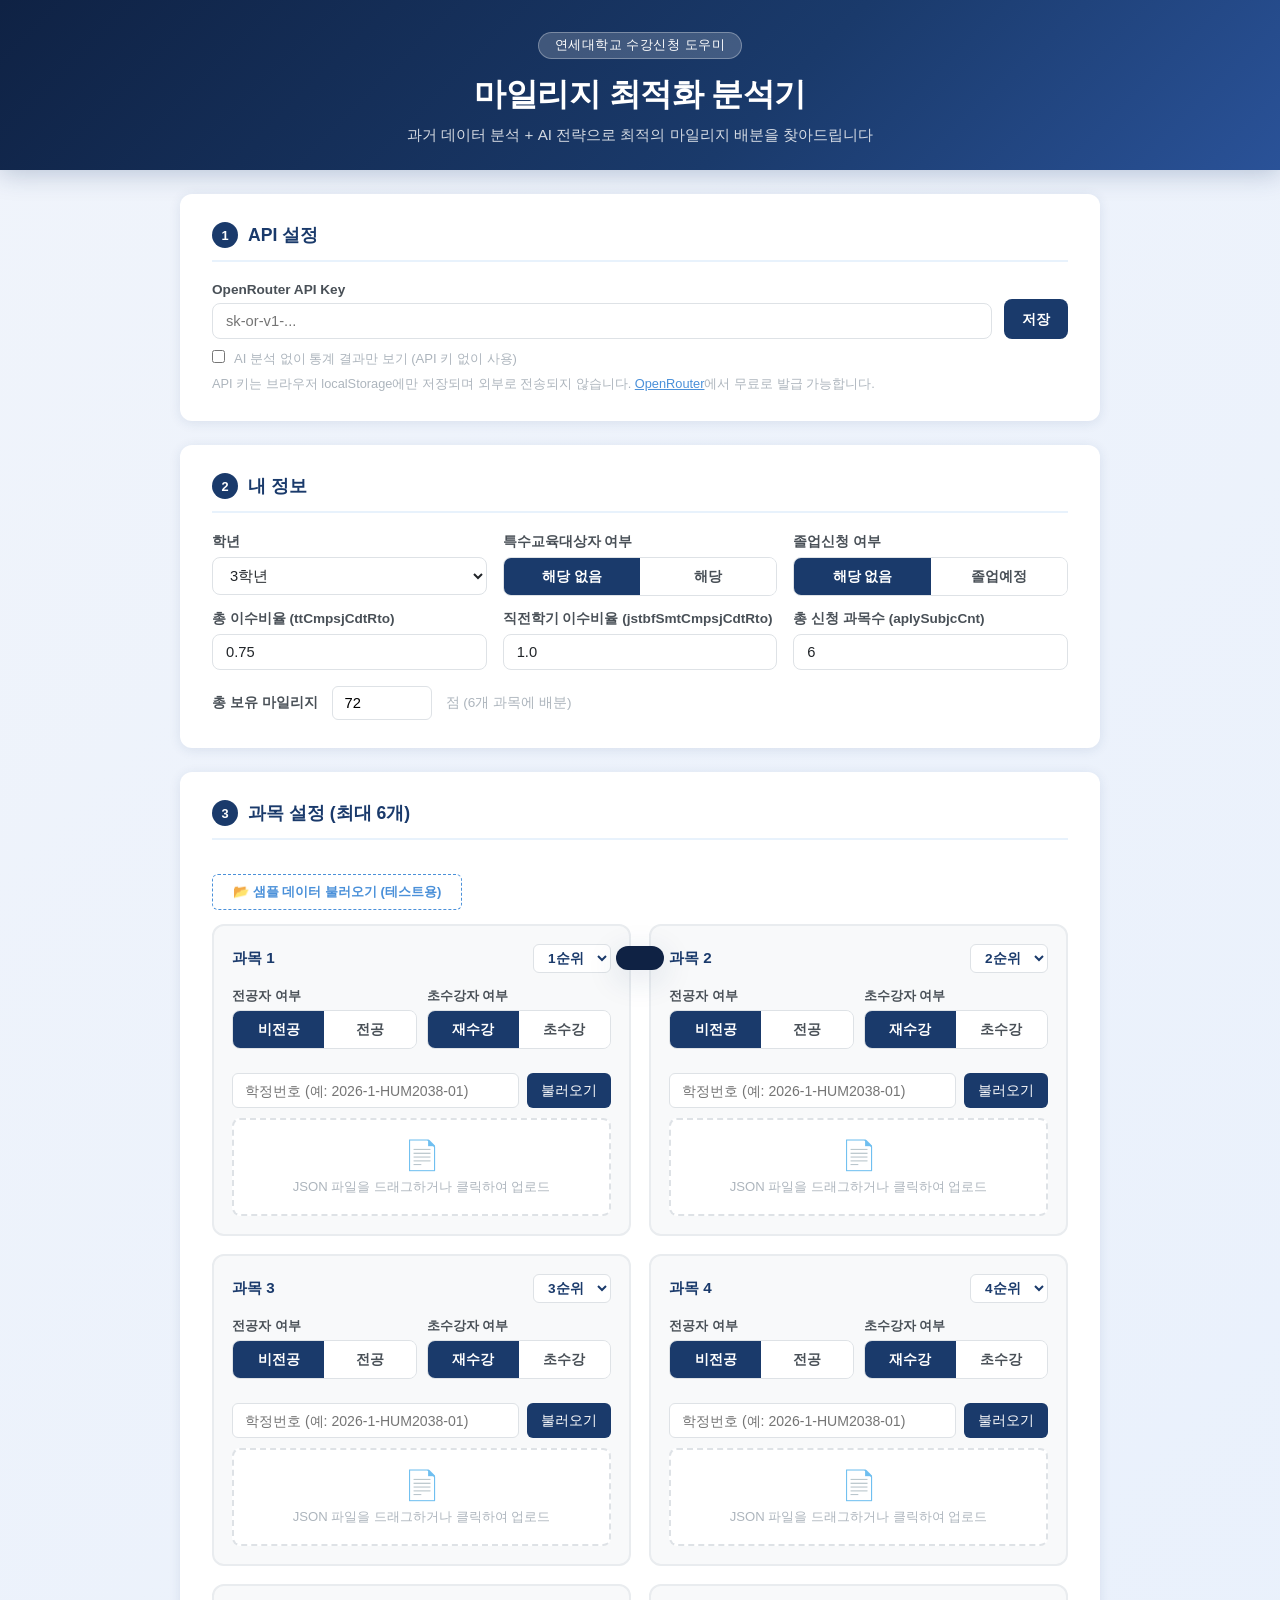
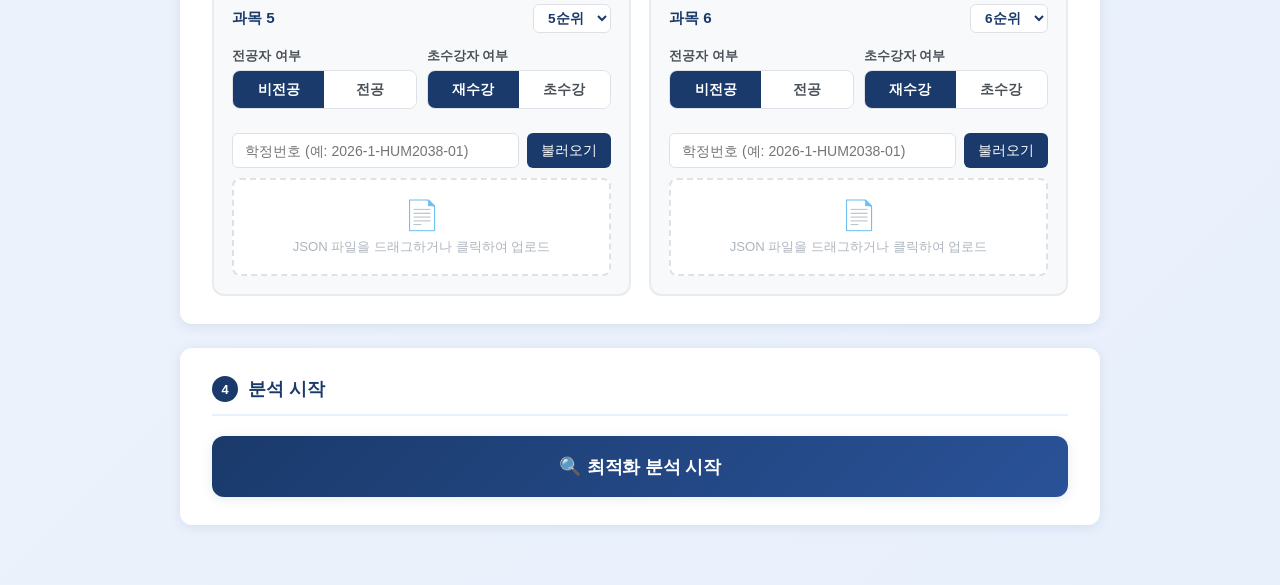
==== index.html @ 9ab5b728 "Fix: AI total sum must equal budget, prob always from our curve (not AI)" ====
<!DOCTYPE html>
<html lang="ko">
<head>
<meta charset="UTF-8">
<meta name="viewport" content="width=device-width, initial-scale=1.0">
<title>연세대학교 수강신청 마일리지 최적화</title>
<style>
* { box-sizing: border-box; margin: 0; padding: 0; }
:root {
  --navy: #1a3a6b;
  --navy-light: #2a5298;
  --navy-dark: #0f2244;
  --accent: #4a90d9;
  --accent-light: #e8f2fc;
  --green: #27ae60;
  --yellow: #f39c12;
  --red: #e74c3c;
  --gray-100: #f8f9fa;
  --gray-200: #e9ecef;
  --gray-300: #dee2e6;
  --gray-500: #adb5bd;
  --gray-700: #495057;
  --gray-900: #212529;
  --white: #ffffff;
  --shadow: 0 2px 12px rgba(26,58,107,0.10);
  --shadow-lg: 0 8px 32px rgba(26,58,107,0.15);
  --radius: 12px;
  --radius-sm: 8px;
}
body {
  font-family: 'Apple SD Gothic Neo', 'Malgun Gothic', '맑은 고딕', sans-serif;
  background: linear-gradient(135deg, #f0f4fb 0%, #e8f0fc 100%);
  color: var(--gray-900);
  min-height: 100vh;
  padding-bottom: 60px;
}
.header {
  background: linear-gradient(135deg, var(--navy-dark) 0%, var(--navy) 60%, var(--navy-light) 100%);
  color: var(--white);
  padding: 32px 0 24px;
  text-align: center;
  box-shadow: 0 4px 24px rgba(26,58,107,0.25);
}
.header h1 { font-size: 2rem; font-weight: 700; letter-spacing: -0.5px; }
.header p { margin-top: 8px; font-size: 0.95rem; opacity: 0.82; }
.yonsei-badge {
  display: inline-block;
  background: rgba(255,255,255,0.18);
  border: 1px solid rgba(255,255,255,0.3);
  border-radius: 20px;
  padding: 4px 16px;
  font-size: 0.8rem;
  margin-bottom: 14px;
  letter-spacing: 0.5px;
}
.container { max-width: 960px; margin: 0 auto; padding: 0 20px; }
.section {
  background: var(--white);
  border-radius: var(--radius);
  box-shadow: var(--shadow);
  padding: 28px 32px;
  margin-top: 24px;
}
.section-title {
  font-size: 1.1rem;
  font-weight: 700;
  color: var(--navy);
  margin-bottom: 20px;
  padding-bottom: 12px;
  border-bottom: 2px solid var(--accent-light);
  display: flex;
  align-items: center;
  gap: 10px;
}
.section-title .num {
  background: var(--navy);
  color: var(--white);
  width: 26px; height: 26px;
  border-radius: 50%;
  display: flex; align-items: center; justify-content: center;
  font-size: 0.8rem; font-weight: 700; flex-shrink: 0;
}
.form-row { display: grid; grid-template-columns: repeat(auto-fit, minmax(180px, 1fr)); gap: 16px; }
.form-group { display: flex; flex-direction: column; gap: 6px; }
.form-group label { font-size: 0.85rem; font-weight: 600; color: var(--gray-700); }
.form-group input, .form-group select {
  border: 1.5px solid var(--gray-300);
  border-radius: var(--radius-sm);
  padding: 9px 13px;
  font-size: 0.92rem;
  color: var(--gray-900);
  transition: border-color 0.2s, box-shadow 0.2s;
  background: var(--white);
  width: 100%;
}
.form-group input:focus, .form-group select:focus {
  outline: none;
  border-color: var(--accent);
  box-shadow: 0 0 0 3px rgba(74,144,217,0.13);
}
.toggle-group { display: flex; gap: 0; border-radius: var(--radius-sm); overflow: hidden; border: 1.5px solid var(--gray-300); }
.toggle-group button {
  flex: 1; padding: 9px; border: none; background: var(--white);
  font-size: 0.88rem; font-weight: 600; cursor: pointer; color: var(--gray-700);
  transition: all 0.15s;
}
.toggle-group button.active { background: var(--navy); color: var(--white); }
.course-grid { display: grid; grid-template-columns: repeat(2, 1fr); gap: 18px; }
@media (max-width: 680px) { .course-grid { grid-template-columns: 1fr; } }
.course-card {
  border: 2px solid var(--gray-200);
  border-radius: var(--radius);
  padding: 18px;
  transition: border-color 0.2s, box-shadow 0.2s;
  position: relative;
  background: var(--gray-100);
}
.course-card.has-data { border-color: var(--accent); background: var(--accent-light); }
.course-card-header {
  display: flex; align-items: center; justify-content: space-between; margin-bottom: 14px;
}
.course-card-header h3 { font-size: 0.95rem; font-weight: 700; color: var(--navy); }
.priority-select {
  border: 1.5px solid var(--gray-300); border-radius: 6px; padding: 5px 10px;
  font-size: 0.85rem; font-weight: 600; color: var(--navy); background: var(--white);
}
.major-toggle { margin-bottom: 12px; }
.major-toggle label { font-size: 0.82rem; font-weight: 600; color: var(--gray-700); display: block; margin-bottom: 5px; }
.drop-zone {
  border: 2px dashed var(--gray-300);
  border-radius: var(--radius-sm);
  padding: 18px;
  text-align: center;
  cursor: pointer;
  transition: all 0.2s;
  background: var(--white);
}
.drop-zone:hover, .drop-zone.drag-over { border-color: var(--accent); background: rgba(74,144,217,0.05); }
.drop-zone .dz-icon { font-size: 1.8rem; margin-bottom: 6px; }
.drop-zone .dz-text { font-size: 0.82rem; color: var(--gray-500); }
.drop-zone input[type=file] { display: none; }
.course-info-badge {
  margin-top: 10px;
  padding: 8px 12px;
  background: var(--navy);
  color: var(--white);
  border-radius: 6px;
  font-size: 0.8rem;
  line-height: 1.5;
}
.sample-btn {
  margin-top: 14px;
  background: none;
  border: 1.5px dashed var(--accent);
  color: var(--accent);
  border-radius: 6px;
  padding: 7px 14px;
  font-size: 0.82rem;
  cursor: pointer;
  font-weight: 600;
  transition: all 0.15s;
  width: 100%;
}
.sample-btn:hover { background: var(--accent); color: var(--white); }
.analyze-btn {
  display: block; width: 100%;
  background: linear-gradient(135deg, var(--navy) 0%, var(--navy-light) 100%);
  color: var(--white);
  border: none;
  border-radius: var(--radius);
  padding: 18px;
  font-size: 1.15rem;
  font-weight: 700;
  cursor: pointer;
  letter-spacing: -0.3px;
  transition: all 0.2s;
  box-shadow: var(--shadow);
}
.analyze-btn:hover { transform: translateY(-2px); box-shadow: var(--shadow-lg); }
.analyze-btn:disabled { opacity: 0.6; cursor: not-allowed; transform: none; }
.progress-bar-wrap {
  margin-top: 16px; background: var(--gray-200); border-radius: 8px; overflow: hidden; display: none;
}
.progress-bar { height: 8px; background: linear-gradient(90deg, var(--navy), var(--accent)); width: 0%; transition: width 0.3s; }
.progress-text { text-align: center; font-size: 0.85rem; color: var(--gray-700); margin-top: 8px; display: none; }
#results { display: none; }
.result-table { width: 100%; border-collapse: collapse; margin-top: 4px; font-size: 0.9rem; }
.result-table th {
  background: var(--navy); color: var(--white); padding: 11px 14px;
  text-align: left; font-weight: 600; font-size: 0.82rem;
}
.result-table th:first-child { border-radius: 8px 0 0 0; }
.result-table th:last-child { border-radius: 0 8px 0 0; }
.result-table td { padding: 11px 14px; border-bottom: 1px solid var(--gray-200); vertical-align: middle; }
.result-table tr:last-child td { border-bottom: none; }
.result-table tr:hover td { background: var(--accent-light); }
.badge {
  display: inline-block; padding: 3px 10px; border-radius: 20px; font-size: 0.77rem; font-weight: 700;
}
.badge-low { background: #d4edda; color: #155724; }
.badge-medium { background: #fff3cd; color: #856404; }
.badge-high { background: #f8d7da; color: #721c24; }
.prob-bar-wrap { background: var(--gray-200); border-radius: 4px; height: 8px; width: 100px; display: inline-block; overflow: hidden; }
.prob-bar-fill { height: 100%; border-radius: 4px; transition: width 0.5s; }
.ai-box {
  background: linear-gradient(135deg, var(--accent-light) 0%, #f0f7ff 100%);
  border: 1px solid rgba(74,144,217,0.25);
  border-radius: var(--radius);
  padding: 20px 24px;
  margin-top: 8px;
  font-size: 0.92rem;
  line-height: 1.75;
  color: var(--gray-900);
}
.course-analysis-grid { display: grid; grid-template-columns: repeat(auto-fit, minmax(280px, 1fr)); gap: 14px; margin-top: 8px; }
.course-analysis-item {
  background: var(--white);
  border: 1px solid var(--gray-200);
  border-radius: var(--radius-sm);
  padding: 16px;
}
.course-analysis-item h4 { font-size: 0.88rem; font-weight: 700; color: var(--navy); margin-bottom: 8px; }
.course-analysis-item p { font-size: 0.83rem; line-height: 1.65; color: var(--gray-700); }
.warning-list { list-style: none; margin-top: 8px; }
.warning-list li {
  padding: 10px 14px;
  background: #fff8e1;
  border-left: 4px solid var(--yellow);
  border-radius: 0 6px 6px 0;
  font-size: 0.87rem;
  margin-bottom: 8px;
  color: #5a3e00;
}
.alt-box {
  background: #f8fff8;
  border: 1px solid #c3e6cb;
  border-radius: var(--radius);
  padding: 18px 22px;
  margin-top: 8px;
}
.alt-box p { font-size: 0.88rem; color: var(--gray-700); margin-bottom: 12px; }
.alt-course-list { display: flex; flex-wrap: wrap; gap: 10px; }
.alt-course-pill {
  background: var(--white);
  border: 1px solid var(--green);
  border-radius: 20px;
  padding: 6px 14px;
  font-size: 0.83rem;
  color: var(--green);
  font-weight: 600;
}
.chart-section { margin-top: 8px; }
.chart-course { margin-bottom: 24px; }
.chart-course h4 { font-size: 0.88rem; font-weight: 700; color: var(--navy); margin-bottom: 10px; }
.chart-bars { display: flex; align-items: flex-end; gap: 3px; height: 90px; }
.chart-bar-wrap { display: flex; flex-direction: column; align-items: center; flex: 1; height: 100%; justify-content: flex-end; }
.chart-bar {
  width: 100%; border-radius: 3px 3px 0 0;
  min-height: 2px;
  position: relative;
  transition: all 0.3s;
  cursor: pointer;
}
.chart-bar:hover::after {
  content: attr(data-tip);
  position: absolute;
  bottom: 105%;
  left: 50%;
  transform: translateX(-50%);
  background: var(--navy-dark);
  color: var(--white);
  padding: 4px 8px;
  border-radius: 4px;
  font-size: 0.72rem;
  white-space: nowrap;
  z-index: 10;
  pointer-events: none;
}
.chart-bar-label { font-size: 0.62rem; color: var(--gray-500); margin-top: 3px; }
.chart-legend { display: flex; gap: 14px; margin-top: 8px; font-size: 0.78rem; color: var(--gray-700); align-items: center; }
.legend-dot { width: 10px; height: 10px; border-radius: 50%; display: inline-block; }
.toast {
  position: fixed; bottom: 30px; left: 50%; transform: translateX(-50%) translateY(100px);
  background: var(--navy-dark); color: var(--white);
  padding: 12px 24px; border-radius: 30px; font-size: 0.88rem;
  box-shadow: var(--shadow-lg); transition: transform 0.3s; z-index: 999;
}
.toast.show { transform: translateX(-50%) translateY(0); }
.mileage-budget-row { display: flex; align-items: center; gap: 14px; margin-top: 16px; flex-wrap: wrap; }
.mileage-budget-row label { font-size: 0.85rem; font-weight: 600; color: var(--gray-700); white-space: nowrap; }
.mileage-budget-row input { width: 100px; border: 1.5px solid var(--gray-300); border-radius: 6px; padding: 8px 12px; font-size: 0.92rem; }
.api-key-row { display: flex; gap: 12px; align-items: flex-end; }
.api-key-row .form-group { flex: 1; }
.api-key-row button {
  padding: 9px 18px; background: var(--navy); color: var(--white);
  border: none; border-radius: var(--radius-sm); font-size: 0.88rem; font-weight: 600; cursor: pointer; white-space: nowrap;
  transition: background 0.15s; height: 40px;
}
.api-key-row button:hover { background: var(--navy-light); }
.skip-ai-label { font-size: 0.82rem; color: var(--gray-500); margin-top: 10px; }
.skip-ai-label input { margin-right: 6px; }
</style>
</head>
<body>

<div class="header">
  <div class="container">
    <div class="yonsei-badge">연세대학교 수강신청 도우미</div>
    <h1>마일리지 최적화 분석기</h1>
    <p>과거 데이터 분석 + AI 전략으로 최적의 마일리지 배분을 찾아드립니다</p>
  </div>
</div>

<div class="container">

  <!-- Section 1: API 설정 -->
  <div class="section">
    <div class="section-title"><span class="num">1</span> API 설정</div>
    <div class="api-key-row">
      <div class="form-group">
        <label>OpenRouter API Key</label>
        <input type="password" id="apiKey" placeholder="sk-or-v1-..." />
      </div>
      <button onclick="saveApiKey()">저장</button>
    </div>
    <div style="margin-top:10px;">
      <label class="skip-ai-label">
        <input type="checkbox" id="skipAI"> AI 분석 없이 통계 결과만 보기 (API 키 없이 사용)
      </label>
    </div>
    <p style="font-size:0.8rem;color:var(--gray-500);margin-top:8px;">
      API 키는 브라우저 localStorage에만 저장되며 외부로 전송되지 않습니다.
      <a href="https://openrouter.ai" target="_blank" style="color:var(--accent);">OpenRouter</a>에서 무료로 발급 가능합니다.
    </p>
  </div>

  <!-- Section 2: 내 정보 -->
  <div class="section">
    <div class="section-title"><span class="num">2</span> 내 정보</div>
    <div class="form-row">
      <div class="form-group">
        <label>학년</label>
        <select id="grade">
          <option value="1">1학년</option>
          <option value="2">2학년</option>
          <option value="3" selected>3학년</option>
          <option value="4">4학년</option>
        </select>
      </div>
      <div class="form-group">
        <label>특수교육대상자 여부</label>
        <div class="toggle-group">
          <button id="dsstd-n" class="active" onclick="setToggle('dsstd','N')">해당 없음</button>
          <button id="dsstd-y" onclick="setToggle('dsstd','Y')">해당</button>
        </div>
      </div>
      <div class="form-group">
        <label>졸업신청 여부</label>
        <div class="toggle-group">
          <button id="grdt-n" class="active" onclick="setToggle('grdt','N')">해당 없음</button>
          <button id="grdt-y" onclick="setToggle('grdt','Y')">졸업예정</button>
        </div>
      </div>
    </div>
    <div class="form-row" style="margin-top:14px;">
      <div class="form-group">
        <label>총 이수비율 (ttCmpsjCdtRto)</label>
        <input type="number" id="ttRatio" value="0.75" min="0" max="1" step="0.01" />
      </div>
      <div class="form-group">
        <label>직전학기 이수비율 (jstbfSmtCmpsjCdtRto)</label>
        <input type="number" id="jstbfRatio" value="1.0" min="0" max="1" step="0.01" />
      </div>
      <div class="form-group">
        <label>총 신청 과목수 (aplySubjcCnt)</label>
        <input type="number" id="applyCnt" value="6" min="1" max="20" step="1" />
      </div>
    </div>
    <div class="mileage-budget-row">
      <label>총 보유 마일리지</label>
      <input type="number" id="totalBudget" value="72" min="1" max="300" step="1" />
      <span style="font-size:0.85rem;color:var(--gray-500);">점 (6개 과목에 배분)</span>
    </div>
  </div>

  <!-- Section 3: 과목 설정 -->
  <div class="section">
    <div class="section-title"><span class="num">3</span> 과목 설정 (최대 6개)</div>
    <div style="margin-bottom:14px;">
      <button class="sample-btn" style="width:auto;padding:8px 20px;" onclick="loadSampleData()">📂 샘플 데이터 불러오기 (테스트용)</button>
    </div>
    <div class="course-grid" id="courseGrid">
      <!-- Rendered by JS -->
    </div>
  </div>

  <!-- Section 4: 분석 시작 -->
  <div class="section">
    <div class="section-title"><span class="num">4</span> 분석 시작</div>
    <button class="analyze-btn" id="analyzeBtn" onclick="startAnalysis()">🔍 최적화 분석 시작</button>
    <div class="progress-bar-wrap" id="progressWrap">
      <div class="progress-bar" id="progressBar"></div>
    </div>
    <div class="progress-text" id="progressText"></div>
  </div>

  <!-- Section 5: 결과 -->
  <div id="results">
    <div class="section">
      <div class="section-title"><span class="num">5</span> 최적 마일리지 배분 결과</div>
      <div style="overflow-x:auto;">
        <table class="result-table" id="resultTable">
          <thead>
            <tr>
              <th>우선순위</th>
              <th>과목명</th>
              <th>추천 마일리지</th>
              <th>합격확률</th>
              <th>리스크</th>
              <th>최소 안전 마일리지</th>
            </tr>
          </thead>
          <tbody id="resultTableBody"></tbody>
        </table>
      </div>
    </div>
    <div class="section" id="trendSection">
      <div class="section-title"><span class="num">6</span> 학기별 트렌드 분석</div>
      <div id="trendAnalysis"></div>
    </div>
    <div class="section" id="aiStrategySection">
      <div class="section-title"><span class="num">7</span> AI 전략 요약</div>
      <div class="ai-box" id="aiSummary"></div>
    </div>
    <div class="section" id="aiCourseSection">
      <div class="section-title"><span class="num">8</span> 과목별 AI 분석</div>
      <div class="course-analysis-grid" id="courseAnalysisGrid"></div>
    </div>
    <div class="section" id="warningsSection">
      <div class="section-title"><span class="num">9</span> 경고 사항</div>
      <ul class="warning-list" id="warningList"></ul>
    </div>
    <div class="section" id="altSection">
      <div class="section-title"><span class="num">10</span> 보수적 대안 배분</div>
      <div class="alt-box" id="altBox"></div>
    </div>
    <div class="section">
      <div class="section-title"><span class="num" id="chartSectionNum">11</span> 확률 시각화</div>
      <div class="chart-section" id="chartSection"></div>
    </div>
  </div>

</div>

<div class="toast" id="toast"></div>

<script>
// ==================== STATE ====================
const state = {
  courses: Array.from({length:6}, (_,i) => ({
    id: i,
    priority: i+1,
    isMajor: 'N',
    fratlcYn: 'N',
    data: null,
    filename: '',
    courseId: ''
  })),
  userProfile: {},
  toggles: { dsstd: 'N', grdt: 'N' }
};

// ==================== INIT ====================
document.addEventListener('DOMContentLoaded', () => {
  const saved = localStorage.getItem('openrouter_api_key');
  if (saved) document.getElementById('apiKey').value = saved;
  renderCourseGrid();
});

function saveApiKey() {
  const key = document.getElementById('apiKey').value.trim();
  if (key) { localStorage.setItem('openrouter_api_key', key); showToast('API 키가 저장되었습니다.'); }
  else { showToast('API 키를 입력해주세요.'); }
}

function setToggle(type, val) {
  state.toggles[type] = val;
  if (type === 'dsstd') {
    document.getElementById('dsstd-y').classList.toggle('active', val==='Y');
    document.getElementById('dsstd-n').classList.toggle('active', val==='N');
  } else {
    document.getElementById('grdt-y').classList.toggle('active', val==='Y');
    document.getElementById('grdt-n').classList.toggle('active', val==='N');
  }
}

// ==================== COURSE GRID ====================
function renderCourseGrid() {
  const grid = document.getElementById('courseGrid');
  grid.innerHTML = '';
  state.courses.forEach((c, i) => {
    const div = document.createElement('div');
    div.className = 'course-card' + (c.data ? ' has-data' : '');
    div.id = 'course-card-' + i;
    div.innerHTML = `
      <div class="course-card-header">
        <h3>과목 ${i+1}</h3>
        <select class="priority-select" onchange="setPriority(${i}, this.value)" title="우선순위">
          ${[1,2,3,4,5,6].map(n=>`<option value="${n}" ${c.priority==n?'selected':''}>${n}순위</option>`).join('')}
        </select>
      </div>
      <div style="display:grid;grid-template-columns:1fr 1fr;gap:10px;margin-bottom:12px">
        <div class="major-toggle">
          <label>전공자 여부</label>
          <div class="toggle-group">
            <button id="maj-n-${i}" class="${c.isMajor==='N'?'active':''}" onclick="setMajor(${i},'N')">비전공</button>
            <button id="maj-y-${i}" class="${c.isMajor==='Y'?'active':''}" onclick="setMajor(${i},'Y')">전공</button>
          </div>
        </div>
        <div class="major-toggle">
          <label>초수강자 여부</label>
          <div class="toggle-group">
            <button id="frat-n-${i}" class="${c.fratlcYn==='N'?'active':''}" onclick="setFratlc(${i},'N')">재수강</button>
            <button id="frat-y-${i}" class="${c.fratlcYn==='Y'?'active':''}" onclick="setFratlc(${i},'Y')">초수강</button>
          </div>
        </div>
      </div>
      <div style="display:flex;gap:8px;margin-bottom:10px;">
        <input id="course-id-${i}" type="text" placeholder="학정번호 (예: 2026-1-HUM2038-01)"
          value="${c.courseId || ''}"
          style="flex:1;border:1.5px solid var(--gray-300);border-radius:6px;padding:8px 12px;font-size:0.88rem;"
          onkeydown="if(event.key==='Enter') fetchCourse(${i})" />
        <button id="fetch-btn-${i}" onclick="fetchCourse(${i})"
          style="background:var(--navy);color:#fff;border:none;border-radius:6px;padding:8px 14px;font-size:0.88rem;cursor:pointer;white-space:nowrap;">
          불러오기
        </button>
      </div>
      <div class="drop-zone" id="dz-${i}" onclick="document.getElementById('file-${i}').click()"
        ondragover="dzDragOver(event,${i})" ondragleave="dzDragLeave(${i})" ondrop="dzDrop(event,${i})">
        <div class="dz-icon">📄</div>
        <div class="dz-text">${c.data ? c.filename : 'JSON 파일을 드래그하거나 클릭하여 업로드'}</div>
        <input type="file" id="file-${i}" accept=".json" onchange="loadFile(${i}, this)">
      </div>
      ${c.data ? `<div class="course-info-badge">
        <strong>${c.data.course_info.subjtNm}</strong> (${c.data.course_info.subjtNb})<br>
        교수: ${c.data.course_info.cgprfNm} | 학점: ${c.data.course_info.cdt}<br>
        데이터: ${c.data.semesters.length}개 학기
      </div>` : ''}
    `;
    grid.appendChild(div);
  });
}

function setPriority(idx, val) {
  state.courses[idx].priority = parseInt(val);
}
function setMajor(idx, val) {
  state.courses[idx].isMajor = val;
  document.getElementById('maj-y-'+idx).classList.toggle('active', val==='Y');
  document.getElementById('maj-n-'+idx).classList.toggle('active', val==='N');
}
function setFratlc(idx, val) {
  state.courses[idx].fratlcYn = val;
  document.getElementById('frat-y-'+idx).classList.toggle('active', val==='Y');
  document.getElementById('frat-n-'+idx).classList.toggle('active', val==='N');
}
function dzDragOver(e,i) { e.preventDefault(); document.getElementById('dz-'+i).classList.add('drag-over'); }
function dzDragLeave(i) { document.getElementById('dz-'+i).classList.remove('drag-over'); }
function dzDrop(e,i) { e.preventDefault(); dzDragLeave(i); const f=e.dataTransfer.files[0]; if(f) parseJsonFile(i,f); }
function loadFile(i, input) { if(input.files[0]) parseJsonFile(i, input.files[0]); }
function parseJsonFile(i, file) {
  const reader = new FileReader();
  reader.onload = e => {
    try {
      const data = JSON.parse(e.target.result);
      state.courses[i].data = data;
      state.courses[i].filename = file.name;
      renderCourseGrid();
      showToast(`과목 ${i+1} 데이터 로드 완료: ${data.course_info.subjtNm}`);
    } catch(err) { showToast('JSON 파싱 오류: ' + err.message); }
  };
  reader.readAsText(file);
}

// ==================== AUTO FETCH ====================
    const API_URL = localStorage.getItem('api_url') || '';

    async function fetchCourse(idx) {
      const input = document.getElementById(`course-id-${idx}`);
      const courseId = input ? input.value.trim() : state.courses[idx].courseId;
      if (!courseId) { showToast('학정번호를 입력해주세요. (예: 2026-1-HUM2038-01)'); return; }

      let url = localStorage.getItem('api_url');
      if (!url) {
        url = prompt('백엔드 서버 URL을 입력하세요 (예: https://xxx.onrender.com)');
        if (!url) return;
        localStorage.setItem('api_url', url);
      }

      const btn = document.getElementById(`fetch-btn-${idx}`);
      btn.disabled = true;
      btn.textContent = '불러오는 중...';

      try {
        const res = await fetch(`${url.replace(/\/$/, '')}/scrape`, {
          method: 'POST',
          headers: { 'Content-Type': 'application/json' },
          body: JSON.stringify({ course_id: courseId }),
        });
        if (!res.ok) {
          const err = await res.json();
          throw new Error(err.detail || '서버 오류');
        }
        const data = await res.json();
        state.courses[idx].data = data;
        state.courses[idx].filename = courseId;
        state.courses[idx].courseId = courseId;
        renderCourseGrid();
        showToast(`✓ ${data.course_info.subjtNm} 로드 완료`);
      } catch(e) {
        showToast('오류: ' + e.message);
        const b = document.getElementById(`fetch-btn-${idx}`);
        if (b) { b.disabled = false; b.textContent = '불러오기'; }
      }
    }

    // ==================== SAMPLE DATA ====================
function loadSampleData() {
  const sample1 = {
    "course_info": {"subjtNb":"HUM2038","subjtNm":"현대사회와 철학","corseDvclsNo":"01","cgprfNm":"김철수","cdt":"3"},
    "semesters": [
      {"name":"2024년 1학기","summary":{"atnlcPercpCnt":30,"cnt":48,"minMlg":10,"avgMlg":20,"maxMlg":36,"mjrprPercpCnt":"8(Y)"},
       "ranks":[
        {"mlgVal":36,"hy":"3","mjsbjYn":"Y","dsstdYn":"N","aplySubjcCnt":6,"grdtnAplyYn":"N","fratlcYn":"N","ttCmpsjCdtRto":0.9,"jstbfSmtCmpsjCdtRto":1.0,"mlgAppcsPrcesDivNm":"Y"},
        {"mlgVal":34,"hy":"4","mjsbjYn":"Y","dsstdYn":"N","aplySubjcCnt":6,"grdtnAplyYn":"N","fratlcYn":"N","ttCmpsjCdtRto":0.95,"jstbfSmtCmpsjCdtRto":1.0,"mlgAppcsPrcesDivNm":"Y"},
        {"mlgVal":30,"hy":"2","mjsbjYn":"N","dsstdYn":"N","aplySubjcCnt":5,"grdtnAplyYn":"N","fratlcYn":"N","ttCmpsjCdtRto":0.7,"jstbfSmtCmpsjCdtRto":0.85,"mlgAppcsPrcesDivNm":"Y"},
        {"mlgVal":28,"hy":"3","mjsbjYn":"N","dsstdYn":"N","aplySubjcCnt":6,"grdtnAplyYn":"N","fratlcYn":"N","ttCmpsjCdtRto":0.8,"jstbfSmtCmpsjCdtRto":0.9,"mlgAppcsPrcesDivNm":"Y"},
        {"mlgVal":25,"hy":"3","mjsbjYn":"N","dsstdYn":"N","aplySubjcCnt":6,"grdtnAplyYn":"N","fratlcYn":"N","ttCmpsjCdtRto":0.75,"jstbfSmtCmpsjCdtRto":0.95,"mlgAppcsPrcesDivNm":"Y"},
        {"mlgVal":22,"hy":"2","mjsbjYn":"N","dsstdYn":"N","aplySubjcCnt":5,"grdtnAplyYn":"N","fratlcYn":"N","ttCmpsjCdtRto":0.65,"jstbfSmtCmpsjCdtRto":0.8,"mlgAppcsPrcesDivNm":"Y"},
        {"mlgVal":20,"hy":"1","mjsbjYn":"N","dsstdYn":"N","aplySubjcCnt":4,"grdtnAplyYn":"N","fratlcYn":"N","ttCmpsjCdtRto":0.2,"jstbfSmtCmpsjCdtRto":0.5,"mlgAppcsPrcesDivNm":"Y"},
        {"mlgVal":18,"hy":"3","mjsbjYn":"N","dsstdYn":"N","aplySubjcCnt":6,"grdtnAplyYn":"N","fratlcYn":"N","ttCmpsjCdtRto":0.72,"jstbfSmtCmpsjCdtRto":0.88,"mlgAppcsPrcesDivNm":"N"},
        {"mlgVal":15,"hy":"2","mjsbjYn":"N","dsstdYn":"N","aplySubjcCnt":5,"grdtnAplyYn":"N","fratlcYn":"N","ttCmpsjCdtRto":0.6,"jstbfSmtCmpsjCdtRto":0.75,"mlgAppcsPrcesDivNm":"N"},
        {"mlgVal":14,"hy":"1","mjsbjYn":"N","dsstdYn":"N","aplySubjcCnt":3,"grdtnAplyYn":"N","fratlcYn":"N","ttCmpsjCdtRto":0.4,"jstbfSmtCmpsjCdtRto":0.6,"mlgAppcsPrcesDivNm":"N"},
        {"mlgVal":12,"hy":"4","mjsbjYn":"N","dsstdYn":"N","aplySubjcCnt":6,"grdtnAplyYn":"Y","fratlcYn":"N","ttCmpsjCdtRto":0.85,"jstbfSmtCmpsjCdtRto":1.0,"mlgAppcsPrcesDivNm":"N"},
        {"mlgVal":10,"hy":"2","mjsbjYn":"N","dsstdYn":"N","aplySubjcCnt":4,"grdtnAplyYn":"N","fratlcYn":"N","ttCmpsjCdtRto":0.55,"jstbfSmtCmpsjCdtRto":0.7,"mlgAppcsPrcesDivNm":"N"}
       ]},
      {"name":"2023년 2학기","summary":{"atnlcPercpCnt":28,"cnt":42,"minMlg":8,"avgMlg":18,"maxMlg":34,"mjrprPercpCnt":"7(Y)"},
       "ranks":[
        {"mlgVal":34,"hy":"4","mjsbjYn":"Y","dsstdYn":"N","aplySubjcCnt":6,"grdtnAplyYn":"N","fratlcYn":"N","ttCmpsjCdtRto":0.98,"jstbfSmtCmpsjCdtRto":1.0,"mlgAppcsPrcesDivNm":"Y"},
        {"mlgVal":30,"hy":"3","mjsbjYn":"Y","dsstdYn":"N","aplySubjcCnt":6,"grdtnAplyYn":"N","fratlcYn":"N","ttCmpsjCdtRto":0.88,"jstbfSmtCmpsjCdtRto":0.95,"mlgAppcsPrcesDivNm":"Y"},
        {"mlgVal":26,"hy":"2","mjsbjYn":"N","dsstdYn":"N","aplySubjcCnt":5,"grdtnAplyYn":"N","fratlcYn":"N","ttCmpsjCdtRto":0.68,"jstbfSmtCmpsjCdtRto":0.82,"mlgAppcsPrcesDivNm":"Y"},
        {"mlgVal":24,"hy":"3","mjsbjYn":"N","dsstdYn":"N","aplySubjcCnt":6,"grdtnAplyYn":"N","fratlcYn":"N","ttCmpsjCdtRto":0.78,"jstbfSmtCmpsjCdtRto":0.92,"mlgAppcsPrcesDivNm":"Y"},
        {"mlgVal":22,"hy":"3","mjsbjYn":"N","dsstdYn":"N","aplySubjcCnt":6,"grdtnAplyYn":"N","fratlcYn":"N","ttCmpsjCdtRto":0.75,"jstbfSmtCmpsjCdtRto":0.9,"mlgAppcsPrcesDivNm":"Y"},
        {"mlgVal":20,"hy":"2","mjsbjYn":"N","dsstdYn":"N","aplySubjcCnt":5,"grdtnAplyYn":"N","fratlcYn":"N","ttCmpsjCdtRto":0.62,"jstbfSmtCmpsjCdtRto":0.78,"mlgAppcsPrcesDivNm":"Y"},
        {"mlgVal":18,"hy":"1","mjsbjYn":"N","dsstdYn":"N","aplySubjcCnt":4,"grdtnAplyYn":"N","fratlcYn":"N","ttCmpsjCdtRto":0.22,"jstbfSmtCmpsjCdtRto":0.48,"mlgAppcsPrcesDivNm":"Y"},
        {"mlgVal":16,"hy":"3","mjsbjYn":"N","dsstdYn":"N","aplySubjcCnt":6,"grdtnAplyYn":"N","fratlcYn":"N","ttCmpsjCdtRto":0.7,"jstbfSmtCmpsjCdtRto":0.85,"mlgAppcsPrcesDivNm":"N"},
        {"mlgVal":14,"hy":"2","mjsbjYn":"N","dsstdYn":"N","aplySubjcCnt":5,"grdtnAplyYn":"N","fratlcYn":"N","ttCmpsjCdtRto":0.58,"jstbfSmtCmpsjCdtRto":0.72,"mlgAppcsPrcesDivNm":"N"},
        {"mlgVal":12,"hy":"1","mjsbjYn":"N","dsstdYn":"N","aplySubjcCnt":3,"grdtnAplyYn":"N","fratlcYn":"N","ttCmpsjCdtRto":0.38,"jstbfSmtCmpsjCdtRto":0.58,"mlgAppcsPrcesDivNm":"N"},
        {"mlgVal":10,"hy":"4","mjsbjYn":"N","dsstdYn":"N","aplySubjcCnt":6,"grdtnAplyYn":"Y","fratlcYn":"N","ttCmpsjCdtRto":0.82,"jstbfSmtCmpsjCdtRto":1.0,"mlgAppcsPrcesDivNm":"N"},
        {"mlgVal":8,"hy":"2","mjsbjYn":"N","dsstdYn":"N","aplySubjcCnt":4,"grdtnAplyYn":"N","fratlcYn":"N","ttCmpsjCdtRto":0.52,"jstbfSmtCmpsjCdtRto":0.68,"mlgAppcsPrcesDivNm":"N"}
       ]},
      {"name":"2023년 1학기","summary":{"atnlcPercpCnt":32,"cnt":50,"minMlg":12,"avgMlg":22,"maxMlg":36,"mjrprPercpCnt":"9(Y)"},
       "ranks":[
        {"mlgVal":36,"hy":"4","mjsbjYn":"Y","dsstdYn":"N","aplySubjcCnt":6,"grdtnAplyYn":"Y","fratlcYn":"N","ttCmpsjCdtRto":1.0,"jstbfSmtCmpsjCdtRto":1.0,"mlgAppcsPrcesDivNm":"Y"},
        {"mlgVal":33,"hy":"3","mjsbjYn":"Y","dsstdYn":"N","aplySubjcCnt":6,"grdtnAplyYn":"N","fratlcYn":"N","ttCmpsjCdtRto":0.92,"jstbfSmtCmpsjCdtRto":1.0,"mlgAppcsPrcesDivNm":"Y"},
        {"mlgVal":29,"hy":"2","mjsbjYn":"N","dsstdYn":"N","aplySubjcCnt":5,"grdtnAplyYn":"N","fratlcYn":"N","ttCmpsjCdtRto":0.72,"jstbfSmtCmpsjCdtRto":0.88,"mlgAppcsPrcesDivNm":"Y"},
        {"mlgVal":27,"hy":"3","mjsbjYn":"N","dsstdYn":"N","aplySubjcCnt":6,"grdtnAplyYn":"N","fratlcYn":"N","ttCmpsjCdtRto":0.82,"jstbfSmtCmpsjCdtRto":0.94,"mlgAppcsPrcesDivNm":"Y"},
        {"mlgVal":24,"hy":"3","mjsbjYn":"N","dsstdYn":"N","aplySubjcCnt":6,"grdtnAplyYn":"N","fratlcYn":"N","ttCmpsjCdtRto":0.78,"jstbfSmtCmpsjCdtRto":0.96,"mlgAppcsPrcesDivNm":"Y"},
        {"mlgVal":22,"hy":"2","mjsbjYn":"N","dsstdYn":"N","aplySubjcCnt":5,"grdtnAplyYn":"N","fratlcYn":"N","ttCmpsjCdtRto":0.66,"jstbfSmtCmpsjCdtRto":0.82,"mlgAppcsPrcesDivNm":"Y"},
        {"mlgVal":20,"hy":"4","mjsbjYn":"N","dsstdYn":"N","aplySubjcCnt":6,"grdtnAplyYn":"Y","fratlcYn":"N","ttCmpsjCdtRto":0.88,"jstbfSmtCmpsjCdtRto":1.0,"mlgAppcsPrcesDivNm":"Y"},
        {"mlgVal":19,"hy":"3","mjsbjYn":"N","dsstdYn":"N","aplySubjcCnt":6,"grdtnAplyYn":"N","fratlcYn":"N","ttCmpsjCdtRto":0.74,"jstbfSmtCmpsjCdtRto":0.9,"mlgAppcsPrcesDivNm":"Y"},
        {"mlgVal":17,"hy":"2","mjsbjYn":"N","dsstdYn":"N","aplySubjcCnt":5,"grdtnAplyYn":"N","fratlcYn":"N","ttCmpsjCdtRto":0.64,"jstbfSmtCmpsjCdtRto":0.78,"mlgAppcsPrcesDivNm":"N"},
        {"mlgVal":14,"hy":"1","mjsbjYn":"N","dsstdYn":"N","aplySubjcCnt":3,"grdtnAplyYn":"N","fratlcYn":"N","ttCmpsjCdtRto":0.35,"jstbfSmtCmpsjCdtRto":0.55,"mlgAppcsPrcesDivNm":"N"},
        {"mlgVal":12,"hy":"2","mjsbjYn":"N","dsstdYn":"N","aplySubjcCnt":4,"grdtnAplyYn":"N","fratlcYn":"N","ttCmpsjCdtRto":0.56,"jstbfSmtCmpsjCdtRto":0.7,"mlgAppcsPrcesDivNm":"N"}
       ]}
    ]
  };
  const sample2 = {
    "course_info": {"subjtNb":"ENG3045","subjtNm":"영문학의 이해","corseDvclsNo":"02","cgprfNm":"박영희","cdt":"3"},
    "semesters": [
      {"name":"2024년 1학기","summary":{"atnlcPercpCnt":25,"cnt":40,"minMlg":8,"avgMlg":16,"maxMlg":32,"mjrprPercpCnt":"12(Y)"},
       "ranks":[
        {"mlgVal":32,"hy":"4","mjsbjYn":"Y","dsstdYn":"N","aplySubjcCnt":6,"grdtnAplyYn":"Y","fratlcYn":"N","ttCmpsjCdtRto":1.0,"jstbfSmtCmpsjCdtRto":1.0,"mlgAppcsPrcesDivNm":"Y"},
        {"mlgVal":28,"hy":"3","mjsbjYn":"Y","dsstdYn":"N","aplySubjcCnt":6,"grdtnAplyYn":"N","fratlcYn":"N","ttCmpsjCdtRto":0.85,"jstbfSmtCmpsjCdtRto":0.95,"mlgAppcsPrcesDivNm":"Y"},
        {"mlgVal":25,"hy":"2","mjsbjYn":"Y","dsstdYn":"N","aplySubjcCnt":5,"grdtnAplyYn":"N","fratlcYn":"N","ttCmpsjCdtRto":0.7,"jstbfSmtCmpsjCdtRto":0.85,"mlgAppcsPrcesDivNm":"Y"},
        {"mlgVal":22,"hy":"4","mjsbjYn":"Y","dsstdYn":"N","aplySubjcCnt":6,"grdtnAplyYn":"Y","fratlcYn":"N","ttCmpsjCdtRto":0.95,"jstbfSmtCmpsjCdtRto":1.0,"mlgAppcsPrcesDivNm":"Y"},
        {"mlgVal":20,"hy":"3","mjsbjYn":"Y","dsstdYn":"N","aplySubjcCnt":6,"grdtnAplyYn":"N","fratlcYn":"N","ttCmpsjCdtRto":0.8,"jstbfSmtCmpsjCdtRto":0.92,"mlgAppcsPrcesDivNm":"Y"},
        {"mlgVal":18,"hy":"2","mjsbjYn":"Y","dsstdYn":"N","aplySubjcCnt":5,"grdtnAplyYn":"N","fratlcYn":"N","ttCmpsjCdtRto":0.65,"jstbfSmtCmpsjCdtRto":0.8,"mlgAppcsPrcesDivNm":"Y"},
        {"mlgVal":16,"hy":"3","mjsbjYn":"N","dsstdYn":"N","aplySubjcCnt":6,"grdtnAplyYn":"N","fratlcYn":"N","ttCmpsjCdtRto":0.75,"jstbfSmtCmpsjCdtRto":0.88,"mlgAppcsPrcesDivNm":"Y"},
        {"mlgVal":14,"hy":"2","mjsbjYn":"N","dsstdYn":"N","aplySubjcCnt":5,"grdtnAplyYn":"N","fratlcYn":"N","ttCmpsjCdtRto":0.6,"jstbfSmtCmpsjCdtRto":0.75,"mlgAppcsPrcesDivNm":"Y"},
        {"mlgVal":13,"hy":"1","mjsbjYn":"N","dsstdYn":"N","aplySubjcCnt":4,"grdtnAplyYn":"N","fratlcYn":"N","ttCmpsjCdtRto":0.25,"jstbfSmtCmpsjCdtRto":0.5,"mlgAppcsPrcesDivNm":"Y"},
        {"mlgVal":12,"hy":"3","mjsbjYn":"N","dsstdYn":"N","aplySubjcCnt":6,"grdtnAplyYn":"N","fratlcYn":"N","ttCmpsjCdtRto":0.7,"jstbfSmtCmpsjCdtRto":0.86,"mlgAppcsPrcesDivNm":"N"},
        {"mlgVal":10,"hy":"2","mjsbjYn":"N","dsstdYn":"N","aplySubjcCnt":5,"grdtnAplyYn":"N","fratlcYn":"N","ttCmpsjCdtRto":0.55,"jstbfSmtCmpsjCdtRto":0.7,"mlgAppcsPrcesDivNm":"N"},
        {"mlgVal":8,"hy":"1","mjsbjYn":"N","dsstdYn":"N","aplySubjcCnt":3,"grdtnAplyYn":"N","fratlcYn":"N","ttCmpsjCdtRto":0.3,"jstbfSmtCmpsjCdtRto":0.5,"mlgAppcsPrcesDivNm":"N"}
       ]},
      {"name":"2023년 2학기","summary":{"atnlcPercpCnt":22,"cnt":36,"minMlg":6,"avgMlg":14,"maxMlg":30,"mjrprPercpCnt":"10(Y)"},
       "ranks":[
        {"mlgVal":30,"hy":"4","mjsbjYn":"Y","dsstdYn":"N","aplySubjcCnt":6,"grdtnAplyYn":"Y","fratlcYn":"N","ttCmpsjCdtRto":0.98,"jstbfSmtCmpsjCdtRto":1.0,"mlgAppcsPrcesDivNm":"Y"},
        {"mlgVal":26,"hy":"3","mjsbjYn":"Y","dsstdYn":"N","aplySubjcCnt":6,"grdtnAplyYn":"N","fratlcYn":"N","ttCmpsjCdtRto":0.82,"jstbfSmtCmpsjCdtRto":0.93,"mlgAppcsPrcesDivNm":"Y"},
        {"mlgVal":22,"hy":"2","mjsbjYn":"Y","dsstdYn":"N","aplySubjcCnt":5,"grdtnAplyYn":"N","fratlcYn":"N","ttCmpsjCdtRto":0.68,"jstbfSmtCmpsjCdtRto":0.82,"mlgAppcsPrcesDivNm":"Y"},
        {"mlgVal":20,"hy":"3","mjsbjYn":"Y","dsstdYn":"N","aplySubjcCnt":6,"grdtnAplyYn":"N","fratlcYn":"N","ttCmpsjCdtRto":0.78,"jstbfSmtCmpsjCdtRto":0.9,"mlgAppcsPrcesDivNm":"Y"},
        {"mlgVal":18,"hy":"4","mjsbjYn":"Y","dsstdYn":"N","aplySubjcCnt":6,"grdtnAplyYn":"Y","fratlcYn":"N","ttCmpsjCdtRto":0.92,"jstbfSmtCmpsjCdtRto":1.0,"mlgAppcsPrcesDivNm":"Y"},
        {"mlgVal":16,"hy":"2","mjsbjYn":"Y","dsstdYn":"N","aplySubjcCnt":5,"grdtnAplyYn":"N","fratlcYn":"N","ttCmpsjCdtRto":0.62,"jstbfSmtCmpsjCdtRto":0.78,"mlgAppcsPrcesDivNm":"Y"},
        {"mlgVal":14,"hy":"3","mjsbjYn":"N","dsstdYn":"N","aplySubjcCnt":6,"grdtnAplyYn":"N","fratlcYn":"N","ttCmpsjCdtRto":0.72,"jstbfSmtCmpsjCdtRto":0.86,"mlgAppcsPrcesDivNm":"Y"},
        {"mlgVal":12,"hy":"2","mjsbjYn":"N","dsstdYn":"N","aplySubjcCnt":5,"grdtnAplyYn":"N","fratlcYn":"N","ttCmpsjCdtRto":0.58,"jstbfSmtCmpsjCdtRto":0.72,"mlgAppcsPrcesDivNm":"N"},
        {"mlgVal":10,"hy":"1","mjsbjYn":"N","dsstdYn":"N","aplySubjcCnt":4,"grdtnAplyYn":"N","fratlcYn":"N","ttCmpsjCdtRto":0.22,"jstbfSmtCmpsjCdtRto":0.46,"mlgAppcsPrcesDivNm":"N"},
        {"mlgVal":8,"hy":"2","mjsbjYn":"N","dsstdYn":"N","aplySubjcCnt":4,"grdtnAplyYn":"N","fratlcYn":"N","ttCmpsjCdtRto":0.5,"jstbfSmtCmpsjCdtRto":0.65,"mlgAppcsPrcesDivNm":"N"},
        {"mlgVal":6,"hy":"1","mjsbjYn":"N","dsstdYn":"N","aplySubjcCnt":3,"grdtnAplyYn":"N","fratlcYn":"N","ttCmpsjCdtRto":0.28,"jstbfSmtCmpsjCdtRto":0.48,"mlgAppcsPrcesDivNm":"N"}
       ]},
      {"name":"2023년 1학기","summary":{"atnlcPercpCnt":27,"cnt":44,"minMlg":10,"avgMlg":18,"maxMlg":34,"mjrprPercpCnt":"11(Y)"},
       "ranks":[
        {"mlgVal":34,"hy":"4","mjsbjYn":"Y","dsstdYn":"N","aplySubjcCnt":6,"grdtnAplyYn":"Y","fratlcYn":"N","ttCmpsjCdtRto":1.0,"jstbfSmtCmpsjCdtRto":1.0,"mlgAppcsPrcesDivNm":"Y"},
        {"mlgVal":30,"hy":"3","mjsbjYn":"Y","dsstdYn":"N","aplySubjcCnt":6,"grdtnAplyYn":"N","fratlcYn":"N","ttCmpsjCdtRto":0.88,"jstbfSmtCmpsjCdtRto":0.96,"mlgAppcsPrcesDivNm":"Y"},
        {"mlgVal":26,"hy":"2","mjsbjYn":"Y","dsstdYn":"N","aplySubjcCnt":5,"grdtnAplyYn":"N","fratlcYn":"N","ttCmpsjCdtRto":0.72,"jstbfSmtCmpsjCdtRto":0.86,"mlgAppcsPrcesDivNm":"Y"},
        {"mlgVal":24,"hy":"4","mjsbjYn":"Y","dsstdYn":"N","aplySubjcCnt":6,"grdtnAplyYn":"Y","fratlcYn":"N","ttCmpsjCdtRto":0.96,"jstbfSmtCmpsjCdtRto":1.0,"mlgAppcsPrcesDivNm":"Y"},
        {"mlgVal":22,"hy":"3","mjsbjYn":"Y","dsstdYn":"N","aplySubjcCnt":6,"grdtnAplyYn":"N","fratlcYn":"N","ttCmpsjCdtRto":0.84,"jstbfSmtCmpsjCdtRto":0.94,"mlgAppcsPrcesDivNm":"Y"},
        {"mlgVal":20,"hy":"2","mjsbjYn":"Y","dsstdYn":"N","aplySubjcCnt":5,"grdtnAplyYn":"N","fratlcYn":"N","ttCmpsjCdtRto":0.68,"jstbfSmtCmpsjCdtRto":0.82,"mlgAppcsPrcesDivNm":"Y"},
        {"mlgVal":18,"hy":"3","mjsbjYn":"N","dsstdYn":"N","aplySubjcCnt":6,"grdtnAplyYn":"N","fratlcYn":"N","ttCmpsjCdtRto":0.76,"jstbfSmtCmpsjCdtRto":0.9,"mlgAppcsPrcesDivNm":"Y"},
        {"mlgVal":16,"hy":"2","mjsbjYn":"N","dsstdYn":"N","aplySubjcCnt":5,"grdtnAplyYn":"N","fratlcYn":"N","ttCmpsjCdtRto":0.62,"jstbfSmtCmpsjCdtRto":0.76,"mlgAppcsPrcesDivNm":"Y"},
        {"mlgVal":14,"hy":"1","mjsbjYn":"N","dsstdYn":"N","aplySubjcCnt":4,"grdtnAplyYn":"N","fratlcYn":"N","ttCmpsjCdtRto":0.28,"jstbfSmtCmpsjCdtRto":0.52,"mlgAppcsPrcesDivNm":"N"},
        {"mlgVal":12,"hy":"3","mjsbjYn":"N","dsstdYn":"N","aplySubjcCnt":6,"grdtnAplyYn":"N","fratlcYn":"N","ttCmpsjCdtRto":0.68,"jstbfSmtCmpsjCdtRto":0.84,"mlgAppcsPrcesDivNm":"N"},
        {"mlgVal":10,"hy":"2","mjsbjYn":"N","dsstdYn":"N","aplySubjcCnt":5,"grdtnAplyYn":"N","fratlcYn":"N","ttCmpsjCdtRto":0.52,"jstbfSmtCmpsjCdtRto":0.66,"mlgAppcsPrcesDivNm":"N"}
       ]}
    ]
  };
  state.courses[0].data = sample1; state.courses[0].filename = 'sample_HUM2038.json'; state.courses[0].priority = 1;
  state.courses[1].data = sample2; state.courses[1].filename = 'sample_ENG3045.json'; state.courses[1].priority = 2;
  renderCourseGrid();
  showToast('샘플 데이터가 로드되었습니다. (과목 1, 2)');
}

// ==================== PRIORITY KEY ====================
function priorityKey(r) {
  const flag = v => (v === 'Y') ? 0 : 1;
  const mlg = -(r.mlgVal || 0);
  const dsstd = flag(r.dsstdYn);
  const major = flag((r.mjsbjYn || 'N')[0]);
  const applyCnt = -Math.min(r.aplySubjcCnt || 0, 6);
  const grdt = flag(r.grdtnAplyYn);
  const fratlc = flag(r.fratlcYn);
  const ttRatio = -Math.min(r.ttCmpsjCdtRto || 0, 1.0);
  const jstbf = -Math.min(r.jstbfSmtCmpsjCdtRto || 0, 1.0);
  return [mlg, dsstd, major, applyCnt, grdt, fratlc, ttRatio, jstbf];
}

function compareKeys(a, b) {
  for (let i = 0; i < a.length; i++) {
    if (a[i] < b[i]) return -1;
    if (a[i] > b[i]) return 1;
  }
  return 0;
}

// ==================== STATISTICS ====================
function getUserProfile(fratlcYn = 'N') {
  return {
    mlgVal: 0,
    hy: document.getElementById('grade').value,
    mjsbjYn: 'N',
    dsstdYn: state.toggles.dsstd,
    aplySubjcCnt: parseInt(document.getElementById('applyCnt').value) || 6,
    grdtnAplyYn: state.toggles.grdt,
    fratlcYn: fratlcYn,
    ttCmpsjCdtRto: parseFloat(document.getElementById('ttRatio').value) || 0.75,
    jstbfSmtCmpsjCdtRto: parseFloat(document.getElementById('jstbfRatio').value) || 1.0,
    mlgAppcsPrcesDivNm: '?'
  };
}

function parseMajorQuota(mjrprPercpCnt) {
  if (!mjrprPercpCnt) return null;
  const m = String(mjrprPercpCnt).match(/(\d+)\(Y\)/);
  return m ? parseInt(m[1]) : null;
}

function calcAcceptanceForMileage(courseData, mileage, isMajor, fratlcYn='N') {
  const profile = getUserProfile(fratlcYn);
  profile.mlgVal = mileage;
  profile.mjsbjYn = isMajor;

  const semesters = courseData.semesters;
  let admitted = 0;
  let counted = 0;

  for (const sem of semesters) {
    if (!sem.ranks.length) continue;
    counted++;

    // 전체 지원자(Y+N)를 경쟁 풀로 사용 — Y만 쓰면 N인 경쟁자를 무시해 확률 과대평가됨
    const pool = [...sem.ranks, profile];
    pool.sort((a, b) => compareKeys(priorityKey(a), priorityKey(b)));

    const capacity = sem.summary.atnlcPercpCnt;
    // 이번 학기 경쟁자 수를 알 수 없으므로 유효 정원을 15% 줄여 보수적으로 계산
    const effectiveCap = Math.max(1, Math.floor(capacity * 0.85));
    const majorQuota = parseMajorQuota(sem.summary.mjrprPercpCnt);
    const userIdx = pool.indexOf(profile);

    if (majorQuota && majorQuota > 0) {
      const effectiveMajorQuota = Math.max(1, Math.floor(majorQuota * 0.85));
      if (isMajor === 'Y') {
        const majorPool = pool.filter(r => (r.mjsbjYn||'N')[0] === 'Y');
        const userMajorIdx = majorPool.indexOf(profile);
        if (userMajorIdx !== -1 && userMajorIdx < effectiveMajorQuota) admitted++;
      } else {
        const majorPool = pool.filter(r => (r.mjsbjYn||'N')[0] === 'Y');
        const actualMajor = Math.min(majorPool.length - (majorPool.includes(profile) ? 1 : 0), effectiveMajorQuota);
        const genCap = effectiveCap - actualMajor;
        const genPool = pool.filter(r => (r.mjsbjYn||'N')[0] !== 'Y');
        const userGenIdx = genPool.indexOf(profile);
        if (userGenIdx !== -1 && userGenIdx < genCap) admitted++;
      }
    } else {
      if (userIdx !== -1 && userIdx < effectiveCap) admitted++;
    }
  }
  // 최대 95%로 제한 — 이번 학기 경쟁 불확실성 반영
  return counted > 0 ? Math.min(0.95, admitted / counted) : 0;
}

function buildProbabilityCurve(courseData, isMajor, fratlcYn='N') {
  // 실제 Y 합격자들의 최대 마일리지로 계산 (summary.maxMlg 오류 방지)
  const allYMlg = courseData.semesters.flatMap(s =>
    s.ranks.filter(r => r.mlgAppcsPrcesDivNm === 'Y').map(r => r.mlgVal || 0)
  ).filter(m => m > 0);
  const maxMlg = allYMlg.length > 0 ? Math.min(36, Math.max(...allYMlg)) : 36;
  const curve = {};
  for (let m = 1; m <= 36; m++) {
    curve[m] = calcAcceptanceForMileage(courseData, m, isMajor, fratlcYn);
  }
  return {curve, maxMlg};
}

// ==================== OPTIMIZATION ====================
function optimize(courses, budget) {
  // courses: [{priority, curve, maxMlg, ...}]
  // weight: priority 1 = 6, ..., priority 6 = 1
  const n = courses.length;
  if (n === 0) return [];

  const weights = courses.map(c => 7 - c.priority);
  const maxPerCourse = courses.map(c => c.maxMlg);

  // Greedy + local search approach
  let alloc = courses.map(() => 1);
  let remaining = budget - n;

  // Score function
  const score = (alloc) => alloc.reduce((sum, m, i) => sum + weights[i] * (courses[i].curve[m] || 0), 0);

  // Greedy: add 1 mileage to the course with the highest marginal gain
  while (remaining > 0) {
    let bestGain = -Infinity, bestIdx = -1;
    for (let i = 0; i < n; i++) {
      if (alloc[i] >= maxPerCourse[i]) continue;
      const gain = weights[i] * ((courses[i].curve[alloc[i]+1] || 0) - (courses[i].curve[alloc[i]] || 0));
      if (gain > bestGain) { bestGain = gain; bestIdx = i; }
    }
    if (bestIdx === -1) break;
    alloc[bestIdx]++;
    remaining--;
  }

  return alloc;
}

function findMinSafeMileage(curve, threshold=0.5) {
  for (let m = 1; m <= 36; m++) {
    if ((curve[m] || 0) >= threshold) return m;
  }
  return 36;
}

// ==================== ANALYSIS ====================
let analysisResults = null;

async function startAnalysis() {
  const activeCourses = state.courses.filter(c => c.data !== null);
  if (activeCourses.length === 0) { showToast('최소 1개 과목의 JSON 파일을 업로드하세요.'); return; }

  const budget = parseInt(document.getElementById('totalBudget').value) || 72;
  const skipAI = document.getElementById('skipAI').checked;
  const apiKey = document.getElementById('apiKey').value.trim() || localStorage.getItem('openrouter_api_key') || '';

  if (!skipAI && !apiKey) { showToast('API 키를 입력하거나 "AI 분석 없이" 체크박스를 선택하세요.'); return; }

  const btn = document.getElementById('analyzeBtn');
  btn.disabled = true;
  setProgress(true, 0, '데이터 분석 중...');

  await sleep(50);

  // Build probability curves
  const courseResults = [];
  for (let i = 0; i < activeCourses.length; i++) {
    const c = activeCourses[i];
    setProgress(true, (i+1)/activeCourses.length * 40, `${c.data.course_info.subjtNm} 분석 중...`);
    await sleep(10);
    const {curve, maxMlg} = buildProbabilityCurve(c.data, c.isMajor, c.fratlcYn || 'N');
    courseResults.push({
      priority: c.priority,
      isMajor: c.isMajor,
      courseName: c.data.course_info.subjtNm,
      subjtNb: c.data.course_info.subjtNb,
      professor: c.data.course_info.cgprfNm,
      curve, maxMlg,
      semesters: c.data.semesters,
      summary: c.data.semesters.map(s => s.summary)
    });
  }

  // Sort by priority
  courseResults.sort((a,b) => a.priority - b.priority);

  setProgress(true, 45, '최적 배분 계산 중...');
  await sleep(10);

  const alloc = optimize(courseResults, budget);
  courseResults.forEach((c, i) => { c.recommendedMileage = alloc[i]; c.acceptanceProb = c.curve[alloc[i]] || 0; c.minSafe = findMinSafeMileage(c.curve); });

  analysisResults = courseResults;

  if (skipAI) {
    setProgress(true, 100, '완료!');
    renderResults(null);
    btn.disabled = false;
    setProgress(false, 0, '');
    showResults();
    return;
  }

  setProgress(true, 50, 'AI에게 전략 요청 중...');
  await sleep(50);

  try {
    const aiResult = await callOpenRouter(apiKey, courseResults, budget);
    setProgress(true, 100, '완료!');
    renderResults(aiResult);
  } catch(err) {
    showToast('AI 호출 실패: ' + err.message + ' — 통계 결과만 표시합니다.');
    renderResults(null);
  }

  btn.disabled = false;
  setProgress(false, 0, '');
  showResults();
}

// ==================== OPENROUTER ====================
async function callOpenRouter(apiKey, courseResults, budget) {
  const profile = {
    grade: document.getElementById('grade').value,
    dsstd: state.toggles.dsstd,
    grdt: state.toggles.grdt,
    ttRatio: document.getElementById('ttRatio').value,
    jstbfRatio: document.getElementById('jstbfRatio').value,
    applyCnt: document.getElementById('applyCnt').value,
    budget
  };

  const coursesSummary = courseResults.map(c => ({
    priority: c.priority,
    courseName: c.courseName,
    subjtNb: c.subjtNb,
    isMajor: c.isMajor,
    recommendedMileage: c.recommendedMileage,
    acceptanceProb: Math.round(c.acceptanceProb * 100),
    minSafe: c.minSafe,
    maxMlg: c.maxMlg,
    historicalSemesters: c.semesters.length,
    historicalAvgMlg: Math.round(c.summary.reduce((s,x)=>s+(x.avgMlg||0),0)/c.summary.length),
    historicalMaxMlg: Math.max(...c.summary.map(x=>x.maxMlg||0)),
    probAt10: Math.round((c.curve[10]||0)*100),
    probAt15: Math.round((c.curve[15]||0)*100),
    probAt20: Math.round((c.curve[20]||0)*100),
    probAt25: Math.round((c.curve[25]||0)*100),
    probAt30: Math.round((c.curve[30]||0)*100)
  }));

  const prompt = `당신은 연세대학교 수강신청 마일리지 전략 전문가입니다.

아래는 학생의 프로필과 6개 과목의 통계 분석 결과입니다.
각 과목의 합격확률은 과거 수강신청 데이터를 기반으로 시뮬레이션한 결과입니다.

## 학생 프로필
- 학년: ${profile.grade}학년
- 특수교육대상자: ${profile.dsstd === 'Y' ? '예' : '아니오'}
- 졸업신청: ${profile.grdt === 'Y' ? '예' : '아니오'}
- 총 이수비율: ${profile.ttRatio}
- 직전학기 이수비율: ${profile.jstbfRatio}
- 총 신청 과목수: ${profile.applyCnt}
- 총 마일리지 예산: ${profile.budget}점

## 과목별 통계 분석 결과
${JSON.stringify(coursesSummary, null, 2)}

## 중요 제약사항 (반드시 지킬 것)
- 각 과목의 추천 마일리지는 반드시 해당 과목의 maxMlg 이하여야 합니다
- 보수적 대안 배분도 마찬가지로 maxMlg를 초과할 수 없습니다
- 총 배분 마일리지 합계가 예산(${budget}점)을 초과하면 안 됩니다

## 요청사항
1. 위 통계 기반 최적 배분을 검토하고 필요시 조정하세요
2. 각 과목별로 한국어로 상세한 reasoning을 작성하세요 (왜 이 마일리지를 추천하는지, 리스크는 무엇인지)
3. risk_level은 합격확률 70% 이상=low, 40~70%=medium, 40% 미만=high
4. min_safe_mileage는 합격확률 50% 이상이 되는 최소 마일리지
5. acceptance_probability는 반드시 0~95 범위의 숫자로 반환하세요 (절대 100을 반환하지 마세요)
6. 보수적 대안 배분도 제시하세요 (안정적인 과목에 더 집중)
7. 주의사항(warnings)을 한국어로 작성하세요`;

  const schema = {
    "type": "object",
    "additionalProperties": false,
    "required": ["strategy_summary","total_mileage_used","courses","warnings","alternative_distribution"],
    "properties": {
      "strategy_summary": {"type": "string"},
      "total_mileage_used": {"type": "integer"},
      "courses": {
        "type": "array",
        "items": {
          "type": "object",
          "additionalProperties": false,
          "required": ["priority","course_name","recommended_mileage","acceptance_probability","risk_level","min_safe_mileage","reasoning"],
          "properties": {
            "priority": {"type": "integer"},
            "course_name": {"type": "string"},
            "recommended_mileage": {"type": "integer"},
            "acceptance_probability": {"type": "number", "minimum": 0, "maximum": 95},
            "risk_level": {"type": "string", "enum": ["low","medium","high"]},
            "min_safe_mileage": {"type": "integer"},
            "reasoning": {"type": "string"}
          }
        }
      },
      "warnings": {"type": "array", "items": {"type": "string"}},
      "alternative_distribution": {
        "type": "object",
        "additionalProperties": false,
        "required": ["description","courses"],
        "properties": {
          "description": {"type": "string"},
          "courses": {
            "type": "array",
            "items": {
              "type": "object",
              "additionalProperties": false,
              "required": ["priority","course_name","recommended_mileage","reasoning"],
              "properties": {
                "priority": {"type": "integer"},
                "course_name": {"type": "string"},
                "recommended_mileage": {"type": "integer"},
                "reasoning": {"type": "string"}
              }
            }
          }
        }
      }
    }
  };

  const resp = await fetch('https://openrouter.ai/api/v1/chat/completions', {
    method: 'POST',
    headers: {
      'Content-Type': 'application/json',
      'Authorization': `Bearer ${apiKey}`,
      'HTTP-Referer': window.location.href,
      'X-Title': 'Yonsei Mileage Optimizer'
    },
    body: JSON.stringify({
      model: 'openai/gpt-4o-mini',
      messages: [{role: 'user', content: prompt}],
      response_format: {
        type: 'json_schema',
        json_schema: { name: 'mileage_strategy', strict: true, schema }
      }
    })
  });

  if (!resp.ok) {
    const err = await resp.text();
    throw new Error(`HTTP ${resp.status}: ${err.slice(0,200)}`);
  }

  const data = await resp.json();
  const content = data.choices[0].message.content;
  return JSON.parse(content);
}

// ==================== RENDER RESULTS ====================
function renderResults(aiResult) {
  const tbody = document.getElementById('resultTableBody');
  tbody.innerHTML = '';

  const courses = analysisResults;
  const showAI = aiResult && aiResult.courses;

  // AI 배분값 총합을 budget에 맞게 조정
  if (showAI) {
    const aiAlloc = courses.map(c => {
      const ai = aiResult.courses.find(x => x.priority === c.priority);
      return ai ? Math.max(1, Math.min(ai.recommended_mileage, c.maxMlg)) : c.recommendedMileage;
    });
    let diff = aiAlloc.reduce((s, v) => s + v, 0) - budget;
    // 초과분 제거: 가장 많이 배분된 과목부터 1씩 감소
    while (diff > 0) {
      const idx = aiAlloc.indexOf(Math.max(...aiAlloc));
      if (aiAlloc[idx] <= 1) break;
      aiAlloc[idx]--;
      diff--;
    }
    // 부족분 보충: 가장 적게 배분된 과목부터 1씩 증가
    while (diff < 0) {
      const maxCaps = courses.map(c => c.maxMlg);
      const idx = aiAlloc.map((v, i) => v < maxCaps[i] ? v : Infinity).indexOf(Math.min(...aiAlloc.map((v, i) => v < maxCaps[i] ? v : Infinity)));
      if (idx === -1) break;
      aiAlloc[idx]++;
      diff++;
    }
    // 조정된 값을 aiResult에 반영
    courses.forEach((c, i) => {
      const ai = aiResult.courses.find(x => x.priority === c.priority);
      if (ai) ai.recommended_mileage = aiAlloc[i];
    });
  }

  courses.forEach((c, i) => {
    const aiCourse = showAI ? aiResult.courses.find(x => x.priority === c.priority) : null;
    const mileage = aiCourse ? aiCourse.recommended_mileage : c.recommendedMileage;
    // 확률은 항상 우리 계산값 사용 (AI 값 신뢰 불가, 100% 방지)
    const prob = Math.min(0.95, c.curve[mileage] || 0);
    const risk = getRiskLevel(prob);
    const minSafe = aiCourse ? Math.max(1, Math.min(aiCourse.min_safe_mileage, c.maxMlg)) : c.minSafe;

    const probPct = Math.round(prob * 100);
    const barColor = prob >= 0.7 ? 'var(--green)' : prob >= 0.4 ? 'var(--yellow)' : 'var(--red)';

    tbody.innerHTML += `<tr>
      <td><strong>${c.priority}순위</strong></td>
      <td>
        <div style="font-weight:600">${c.courseName}</div>
        <div style="font-size:0.78rem;color:var(--gray-500)">${c.subjtNb} | ${c.professor}</div>
      </td>
      <td><strong style="font-size:1.1rem;color:var(--navy)">${mileage}</strong>점</td>
      <td>
        <div style="display:flex;align-items:center;gap:8px">
          <div class="prob-bar-wrap"><div class="prob-bar-fill" style="width:${probPct}%;background:${barColor}"></div></div>
          <strong style="color:${barColor}">${probPct}%</strong>
        </div>
      </td>
      <td><span class="badge badge-${risk}">${risk === 'low' ? '낮음' : risk === 'medium' ? '중간' : '높음'}</span></td>
      <td>${minSafe}점</td>
    </tr>`;
  });

  // AI sections
  if (showAI) {
    document.getElementById('aiSummary').textContent = aiResult.strategy_summary;
    document.getElementById('aiStrategySection').style.display = '';
    document.getElementById('aiCourseSection').style.display = '';
    document.getElementById('warningsSection').style.display = '';
    document.getElementById('altSection').style.display = '';
    document.getElementById('chartSectionNum').textContent = '11';

    const grid = document.getElementById('courseAnalysisGrid');
    grid.innerHTML = '';
    aiResult.courses.forEach(c => {
      grid.innerHTML += `<div class="course-analysis-item">
        <h4>${c.priority}순위 | ${c.course_name}</h4>
        <p>${c.reasoning}</p>
      </div>`;
    });

    const warnList = document.getElementById('warningList');
    warnList.innerHTML = (aiResult.warnings || []).map(w => `<li>${w}</li>`).join('') || '<li>특별한 경고 사항이 없습니다.</li>';

    const altBox = document.getElementById('altBox');
    const alt = aiResult.alternative_distribution;
    const altCourses = (alt.courses||[]).map(ac => {
      const matched = courses.find(c => c.priority === ac.priority);
      const cap = matched ? matched.maxMlg : 36;
      return {...ac, recommended_mileage: Math.min(ac.recommended_mileage, cap)};
    });
    altBox.innerHTML = `<p>${alt.description}</p><div class="alt-course-list">${altCourses.map(c=>`<div class="alt-course-pill">${c.priority}순위: ${c.course_name} → ${c.recommended_mileage}점</div>`).join('')}</div>`;
    if (alt.courses && alt.courses[0]) {
      altBox.innerHTML += `<div style="margin-top:14px;font-size:0.83rem;color:var(--gray-700)">`;
      alt.courses.forEach(c => { altBox.innerHTML += `<p style="margin-bottom:6px"><strong>${c.course_name}:</strong> ${c.reasoning}</p>`; });
      altBox.innerHTML += `</div>`;
    }
  } else {
    document.getElementById('aiStrategySection').style.display = 'none';
    document.getElementById('aiCourseSection').style.display = 'none';
    document.getElementById('warningsSection').style.display = 'none';
    document.getElementById('altSection').style.display = 'none';
    document.getElementById('chartSectionNum').textContent = '7';
  }

  // Trend analysis
  renderTrendAnalysis(courses);

  // Charts
  renderCharts(courses);
}

function semStats(sem) {
  const y = sem.ranks.filter(r => r.mlgAppcsPrcesDivNm === 'Y');
  const n = sem.ranks.filter(r => r.mlgAppcsPrcesDivNm !== 'Y');
  return {
    cap: sem.summary.atnlcPercpCnt,
    total: sem.ranks.length,
    yCount: y.length,
    yMin: y.length ? Math.min(...y.map(r => r.mlgVal||0)) : 0,
    yAvg: y.length ? Math.round(y.reduce((s,r)=>s+(r.mlgVal||0),0)/y.length) : 0,
    yMax: y.length ? Math.max(...y.map(r => r.mlgVal||0)) : 0,
    nCount: n.length,
    nMax: n.length ? Math.max(...n.map(r => r.mlgVal||0)) : 0,
    nAvg: n.length ? Math.round(n.reduce((s,r)=>s+(r.mlgVal||0),0)/n.length) : 0,
    compRatio: sem.ranks.length ? (sem.ranks.length / sem.summary.atnlcPercpCnt).toFixed(1) : '-',
  };
}

function renderTrendAnalysis(courses) {
  const container = document.getElementById('trendAnalysis');
  container.innerHTML = '';

  courses.forEach(c => {
    const sems = c.semesters;
    if (sems.length < 1) return;

    // API는 최신 학기를 먼저 반환 → 역순으로 정렬해 오래된→최신 순으로 표시
    const semsAsc = [...sems].reverse();
    const statsAsc = semsAsc.map(s => semStats(s));
    const latest = statsAsc[statsAsc.length - 1]; // 가장 최신
    const hasN = statsAsc.some(s => s.nCount > 0);

    // 헤더: 항목 | 학기1(오래된) | ... | 학기N(최신★)
    const thCols = semsAsc.map((s, i) => {
      const isLatest = i === semsAsc.length - 1;
      return `<th style="${isLatest ? 'background:#0f2244' : ''}">${s.name}${isLatest ? ' ★' : ''}</th>`;
    }).join('');

    const mkRow = (label, fn, bg, colorFn) => {
      const cells = statsAsc.map((s, i) => {
        const val = fn(s);
        const prev = i > 0 ? fn(statsAsc[i-1]) : null;
        const diff = prev !== null ? val - prev : null;
        const color = colorFn && diff !== null ? colorFn(diff) : '';
        const arrow = diff !== null && diff !== 0 ? `<small style="color:${color}">(${diff>0?'+':''}${diff})</small>` : '';
        return `<td style="background:${bg};text-align:center">${val}${arrow}</td>`;
      }).join('');
      return `<tr><td style="background:${bg};font-size:0.82rem">${label}</td>${cells}</tr>`;
    };

    const redUp = d => d > 0 ? 'var(--red)' : d < 0 ? 'var(--green)' : 'var(--gray-500)';
    const greenUp = d => d > 0 ? 'var(--green)' : d < 0 ? 'var(--red)' : 'var(--gray-500)';

    let rows = '';
    rows += mkRow('정원', s=>`${s.cap}명`, '#f8f9fa', greenUp);
    rows += mkRow('전체 지원자', s=>`${s.total}명`, '#f8f9fa', redUp);
    rows += mkRow('경쟁률', s=>`${s.compRatio}:1`, '#f8f9fa', null);
    rows += mkRow('합격자 수', s=>`${s.yCount}명`, '#e8f5e9', null);
    rows += mkRow('합격 최소 마일리지', s=>`${s.yMin}점`, '#e8f5e9', redUp);
    rows += mkRow('합격 평균 마일리지', s=>`${s.yAvg}점`, '#e8f5e9', redUp);
    rows += mkRow('합격 최대 마일리지', s=>`${s.yMax}점`, '#e8f5e9', null);
    if (hasN) {
      rows += mkRow('불합격자 수', s=>`${s.nCount}명`, '#ffeef0', null);
      rows += mkRow('불합격 최고 마일리지', s=>`${s.nMax}점`, '#ffeef0', null);
      rows += mkRow('불합격 평균 마일리지', s=>`${s.nAvg}점`, '#ffeef0', null);
    }

    // 트렌드 코멘트 (최근 2학기 비교)
    const comment = [];
    if (semsAsc.length >= 2) {
      const prev = statsAsc[statsAsc.length - 2];
      const avgChange = latest.yAvg - prev.yAvg;
      const capChange = latest.cap - prev.cap;
      const minChange = latest.yMin - prev.yMin;
      if (avgChange > 2) comment.push(`합격자 평균 마일리지가 ${avgChange}점 올랐습니다. 경쟁이 심해지고 있습니다.`);
      else if (avgChange < -2) comment.push(`합격자 평균 마일리지가 ${Math.abs(avgChange)}점 내렸습니다. 경쟁이 완화되고 있습니다.`);
      else comment.push('최근 두 학기 간 평균 마일리지 변화가 크지 않아 안정적입니다.');
      if (capChange < 0) comment.push(`정원이 ${Math.abs(capChange)}명 줄었습니다.`);
      else if (capChange > 0) comment.push(`정원이 ${capChange}명 늘었습니다.`);
      if (minChange > 0) comment.push(`합격 최소 마일리지가 ${minChange}점 올랐습니다.`);
      if (latest.nMax >= latest.yMin) comment.push(`⚠️ 최근 학기에 ${latest.nMax}점을 넣고도 떨어진 사람이 있습니다. 마일리지 외 조건(이수비율 등)도 당락에 영향을 미칩니다.`);
    }
    // 모든 학기에서 해당 패턴 체크
    statsAsc.forEach((s, i) => {
      if (s.nCount > 0 && s.nMax >= s.yMin && i !== statsAsc.length - 1) {
        comment.push(`⚠️ ${semsAsc[i].name}: ${s.nMax}점 넣고도 불합격한 사람이 있었습니다.`);
      }
    });
    const overallTrend = semsAsc.length >= 2
      ? (latest.yAvg - statsAsc[0].yAvg > 2 ? '📈 전체 경쟁 심화 추세' : latest.yAvg - statsAsc[0].yAvg < -2 ? '📉 전체 경쟁 완화 추세' : '➡️ 전체적으로 안정적')
      : '';

    container.innerHTML += `
      <div style="margin-bottom:28px">
        <div style="display:flex;align-items:center;gap:10px;margin-bottom:10px;flex-wrap:wrap">
          <strong style="color:var(--navy);font-size:1rem">${c.courseName}</strong>
          <span style="font-size:0.82rem;font-weight:600;color:var(--gray-700)">${overallTrend}</span>
          <span style="font-size:0.78rem;color:var(--gray-500)">(${semsAsc.length}개 학기 데이터)</span>
        </div>
        <div style="overflow-x:auto">
          <table class="result-table" style="font-size:0.83rem;min-width:${120 + semsAsc.length * 130}px">
            <thead><tr><th>항목</th>${thCols}</tr></thead>
            <tbody>${rows}</tbody>
          </table>
        </div>
        ${comment.length ? `<div style="margin-top:10px;padding:10px 14px;background:var(--accent-light);border-radius:var(--radius-sm);font-size:0.85rem;line-height:1.7">${comment.join(' ')}</div>` : ''}
      </div>`;
  });
}

function getRiskLevel(prob) {
  if (prob >= 0.7) return 'low';
  if (prob >= 0.4) return 'medium';
  return 'high';
}

function renderCharts(courses) {
  const container = document.getElementById('chartSection');
  container.innerHTML = '';

  courses.forEach(c => {
    const div = document.createElement('div');
    div.className = 'chart-course';
    const maxProb = Math.max(...Object.values(c.curve));

    const keyPoints = [5,8,10,12,14,16,18,20,22,24,26,28,30,32,34,36];
    const bars = keyPoints.filter(m => m <= c.maxMlg + 2);

    div.innerHTML = `<h4>${c.priority}순위 | ${c.courseName} — 마일리지별 합격확률</h4>
    <div class="chart-bars">
      ${bars.map(m => {
        const prob = c.curve[m] || 0;
        const heightPct = maxProb > 0 ? Math.round(prob / maxProb * 100) : 0;
        const isRec = m === c.recommendedMileage;
        const color = isRec ? 'var(--navy)' : prob >= 0.7 ? 'var(--green)' : prob >= 0.4 ? 'var(--yellow)' : '#ddd';
        return `<div class="chart-bar-wrap">
          <div class="chart-bar" style="height:${Math.max(heightPct,2)}%;background:${color};${isRec?'outline:2px solid var(--accent);outline-offset:1px':''}" data-tip="${m}점: ${Math.round(prob*100)}%"></div>
          <div class="chart-bar-label">${m}</div>
        </div>`;
      }).join('')}
    </div>
    <div class="chart-legend">
      <span><span class="legend-dot" style="background:var(--navy)"></span> 추천 마일리지</span>
      <span><span class="legend-dot" style="background:var(--green)"></span> 70%+</span>
      <span><span class="legend-dot" style="background:var(--yellow)"></span> 40~70%</span>
      <span><span class="legend-dot" style="background:#ddd"></span> 40% 미만</span>
    </div>`;
    container.appendChild(div);
  });
}

function showResults() {
  document.getElementById('results').style.display = 'block';
  document.getElementById('results').scrollIntoView({behavior:'smooth', block:'start'});
}

// ==================== HELPERS ====================
function setProgress(show, pct, text) {
  document.getElementById('progressWrap').style.display = show ? 'block' : 'none';
  document.getElementById('progressText').style.display = show ? 'block' : 'none';
  document.getElementById('progressBar').style.width = pct + '%';
  document.getElementById('progressText').textContent = text;
}

function showToast(msg) {
  const t = document.getElementById('toast');
  t.textContent = msg;
  t.classList.add('show');
  setTimeout(() => t.classList.remove('show'), 3000);
}

function sleep(ms) { return new Promise(r => setTimeout(r, ms)); }
</script>
</body>
</html>
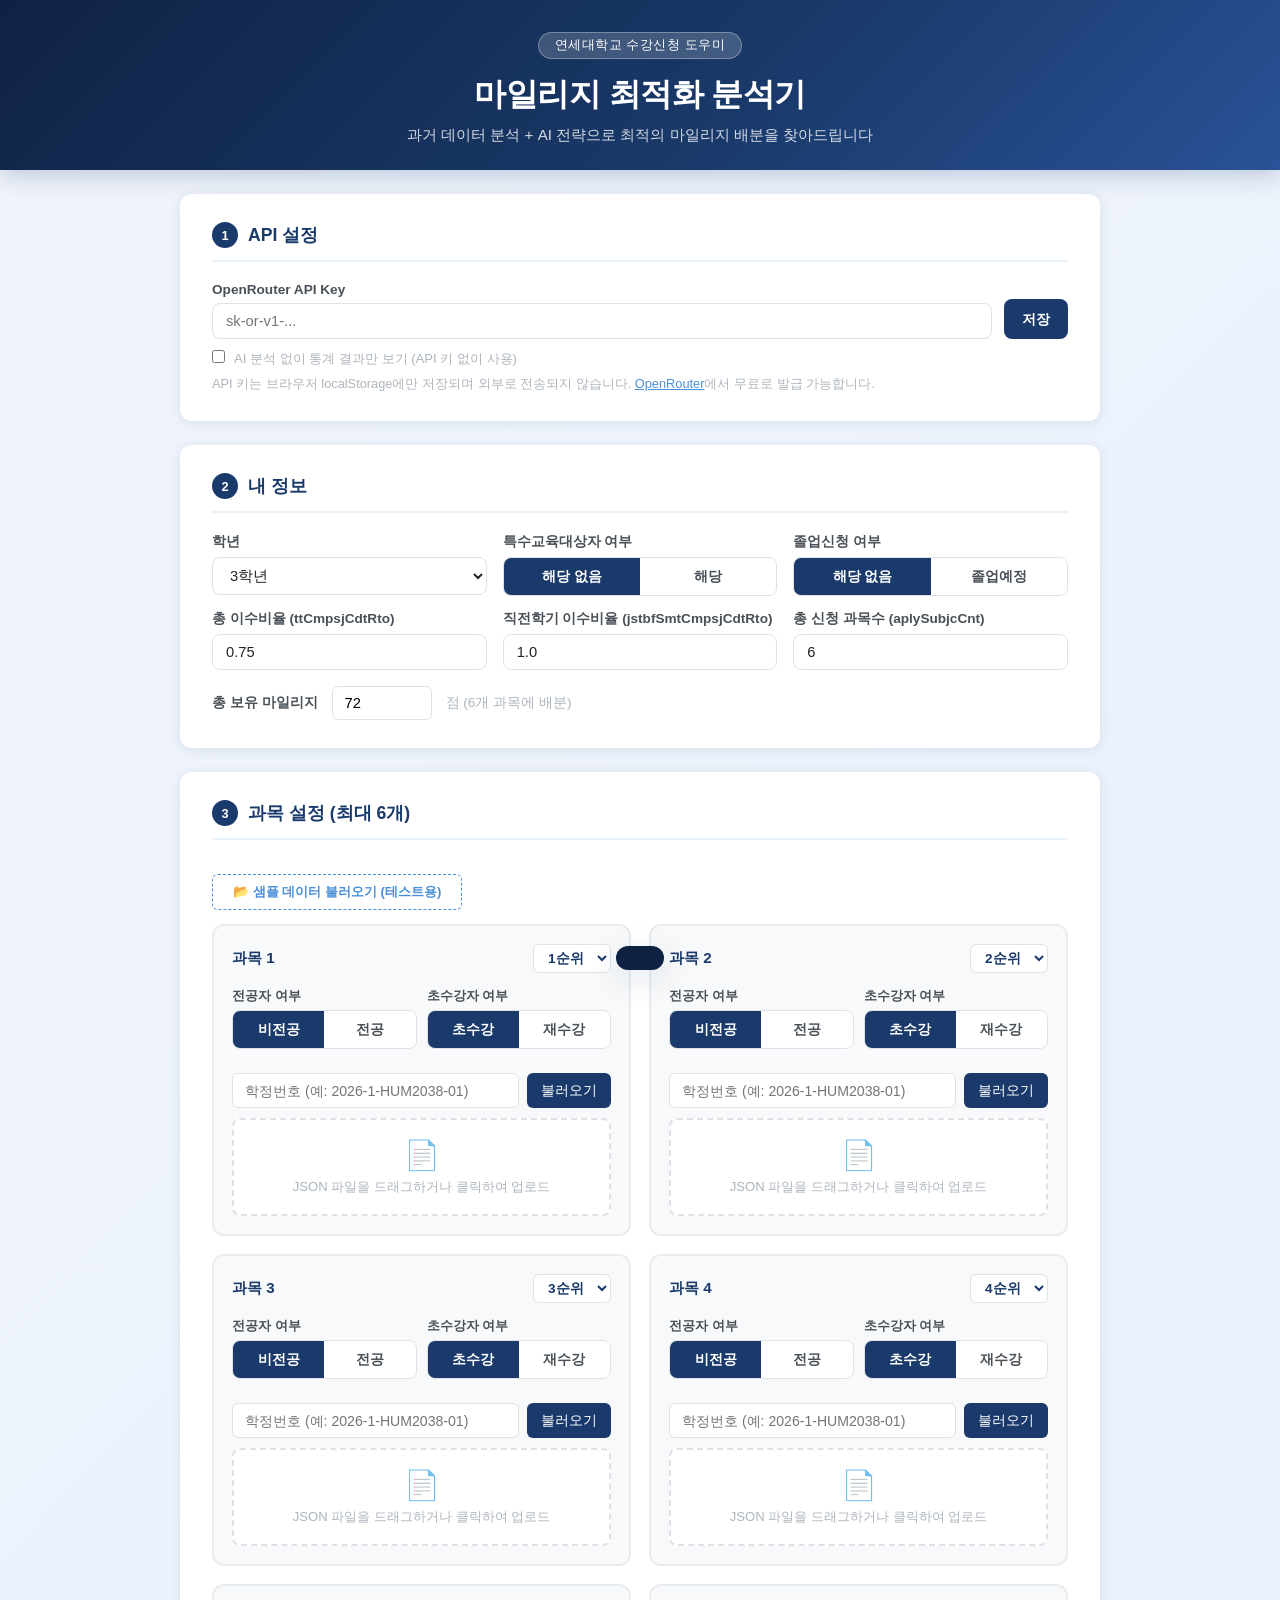
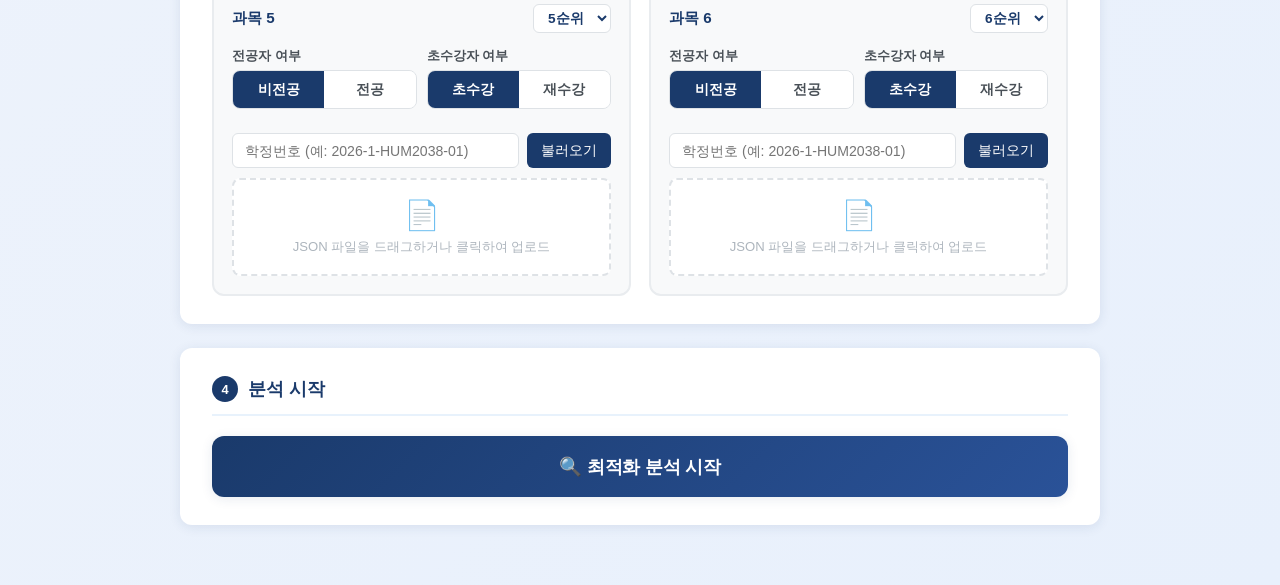
==== commit 426b6a10: "Default fratlcYn to Y (초수강), reorder toggle buttons" ====
--- a/index.html
+++ b/index.html
@@ -461,7 +461,7 @@
     id: i,
     priority: i+1,
     isMajor: 'N',
-    fratlcYn: 'N',
+    fratlcYn: 'Y',
     data: null,
     filename: '',
     courseId: ''
@@ -520,8 +520,8 @@
         <div class="major-toggle">
           <label>초수강자 여부</label>
           <div class="toggle-group">
+            <button id="frat-y-${i}" class="${c.fratlcYn==='Y'?'active':''}" onclick="setFratlc(${i},'Y')">초수강</button>
             <button id="frat-n-${i}" class="${c.fratlcYn==='N'?'active':''}" onclick="setFratlc(${i},'N')">재수강</button>
-            <button id="frat-y-${i}" class="${c.fratlcYn==='Y'?'active':''}" onclick="setFratlc(${i},'Y')">초수강</button>
           </div>
         </div>
       </div>
@@ -833,27 +833,22 @@
 
 // ==================== OPTIMIZATION ====================
 function optimize(courses, budget) {
-  // courses: [{priority, curve, maxMlg, ...}]
-  // weight: priority 1 = 6, ..., priority 6 = 1
   const n = courses.length;
   if (n === 0) return [];
 
-  const weights = courses.map(c => 7 - c.priority);
   const maxPerCourse = courses.map(c => c.maxMlg);
-
-  // Greedy + local search approach
+  const logProb = (p) => Math.log(Math.max(p, 0.01)); // 확률 0 방지
+
+  // Greedy: 1점 추가 시 log(확률) 증가가 가장 큰 과목에 배분
+  // → 확률 곱 최대화 = 6과목 모두 붙을 확률 최대화 → 자연스럽게 골고루 배분
   let alloc = courses.map(() => 1);
   let remaining = budget - n;
 
-  // Score function
-  const score = (alloc) => alloc.reduce((sum, m, i) => sum + weights[i] * (courses[i].curve[m] || 0), 0);
-
-  // Greedy: add 1 mileage to the course with the highest marginal gain
   while (remaining > 0) {
     let bestGain = -Infinity, bestIdx = -1;
     for (let i = 0; i < n; i++) {
       if (alloc[i] >= maxPerCourse[i]) continue;
-      const gain = weights[i] * ((courses[i].curve[alloc[i]+1] || 0) - (courses[i].curve[alloc[i]] || 0));
+      const gain = logProb(courses[i].curve[alloc[i]+1] || 0) - logProb(courses[i].curve[alloc[i]] || 0);
       if (gain > bestGain) { bestGain = gain; bestIdx = i; }
     }
     if (bestIdx === -1) break;
@@ -1101,19 +1096,28 @@
       return ai ? Math.max(1, Math.min(ai.recommended_mileage, c.maxMlg)) : c.recommendedMileage;
     });
     let diff = aiAlloc.reduce((s, v) => s + v, 0) - budget;
-    // 초과분 제거: 가장 많이 배분된 과목부터 1씩 감소
+    // 초과분 제거: 1점 줄였을 때 확률 손실이 가장 적은 과목부터
     while (diff > 0) {
-      const idx = aiAlloc.indexOf(Math.max(...aiAlloc));
-      if (aiAlloc[idx] <= 1) break;
-      aiAlloc[idx]--;
+      let bestLoss = Infinity, bestIdx = -1;
+      for (let i = 0; i < courses.length; i++) {
+        if (aiAlloc[i] <= 1) continue;
+        const loss = (courses[i].curve[aiAlloc[i]] || 0) - (courses[i].curve[aiAlloc[i] - 1] || 0);
+        if (loss < bestLoss) { bestLoss = loss; bestIdx = i; }
+      }
+      if (bestIdx === -1) break;
+      aiAlloc[bestIdx]--;
       diff--;
     }
-    // 부족분 보충: 가장 적게 배분된 과목부터 1씩 증가
+    // 부족분 보충: 1점 추가했을 때 확률 이득이 가장 큰 과목부터
     while (diff < 0) {
-      const maxCaps = courses.map(c => c.maxMlg);
-      const idx = aiAlloc.map((v, i) => v < maxCaps[i] ? v : Infinity).indexOf(Math.min(...aiAlloc.map((v, i) => v < maxCaps[i] ? v : Infinity)));
-      if (idx === -1) break;
-      aiAlloc[idx]++;
+      let bestGain = -Infinity, bestIdx = -1;
+      for (let i = 0; i < courses.length; i++) {
+        if (aiAlloc[i] >= courses[i].maxMlg) continue;
+        const gain = (courses[i].curve[aiAlloc[i] + 1] || 0) - (courses[i].curve[aiAlloc[i]] || 0);
+        if (gain > bestGain) { bestGain = gain; bestIdx = i; }
+      }
+      if (bestIdx === -1) break;
+      aiAlloc[bestIdx]++;
       diff++;
     }
     // 조정된 값을 aiResult에 반영
